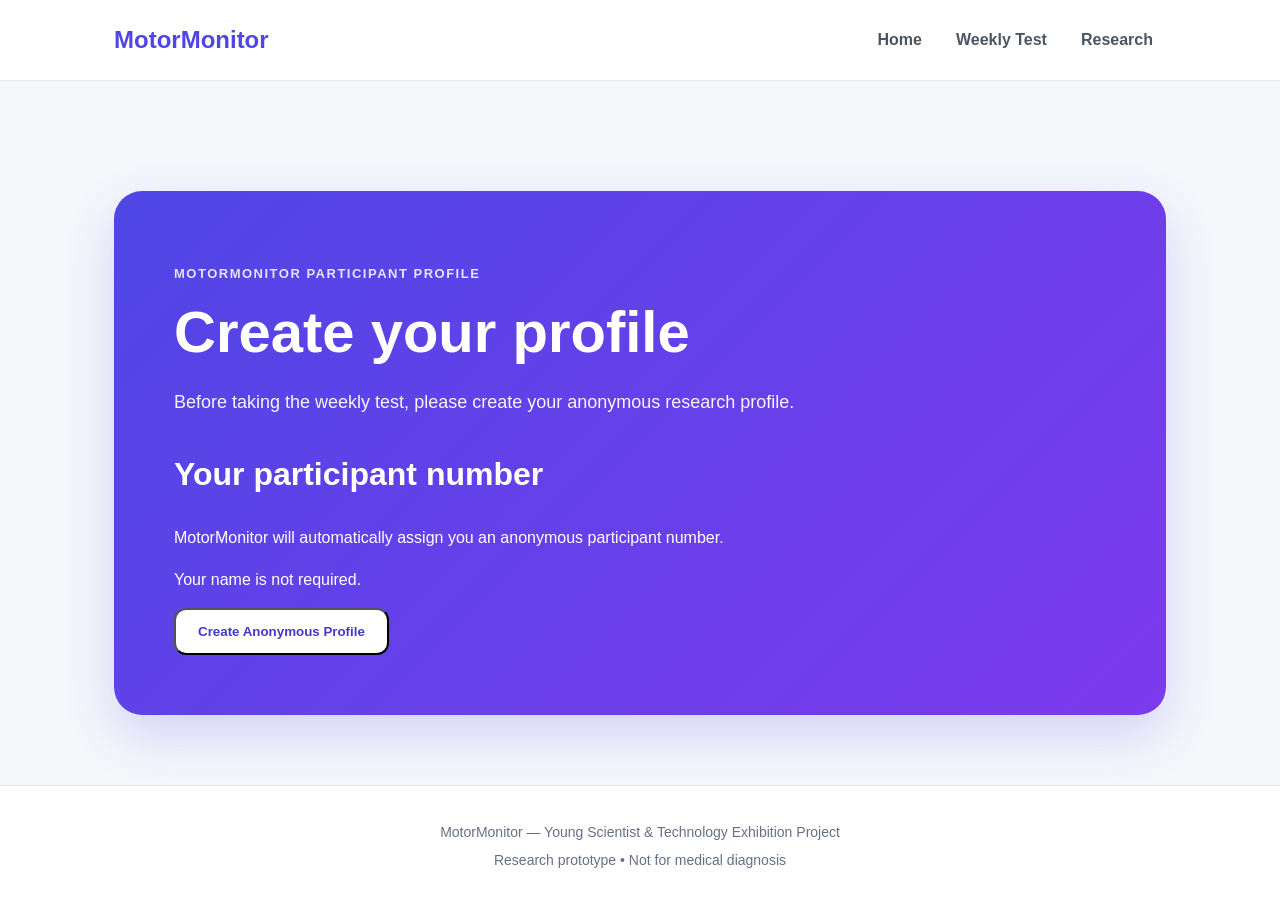
==== profile.html @ 12976d2b "Create profile.html" ====
<!DOCTYPE html>
<html lang="en">
<head>
    <meta charset="UTF-8">
    <meta name="viewport" content="width=device-width, initial-scale=1.0">

    <title>MotorMonitor | Create Profile</title>
    <meta name="description" content="Create an anonymous MotorMonitor research profile.">

    <link rel="stylesheet" href="style.css">
</head>

<body>

    <!-- Navigation -->
    <header>
        <nav>
            <div class="logo">MotorMonitor</div>

            <div class="nav-links">
                <a href="index.html">Home</a>
                <a href="test.html">Weekly Test</a>
                <a href="research.html">Research</a>
            </div>
        </nav>
    </header>


    <!-- Main content -->
    <main>

        <section class="hero">

            <div class="hero-text">

                <p class="small-title">MOTORMONITOR PARTICIPANT PROFILE</p>

                <h1>Create your profile</h1>

                <p class="description">
                    Before taking the weekly test, please create your
                    anonymous research profile.
                </p>

                <div class="profile-box">

                    <h2>Your participant number</h2>

                    <p>
                        MotorMonitor will automatically assign you an
                        anonymous participant number.
                    </p>

                    <p>
                        Your name is not required.
                    </p>

                    <button id="create-profile" class="start-button">
                        Create Anonymous Profile
                    </button>

                    <div id="profile-created" style="display: none;">

                        <h2>Your participant number</h2>

                        <p id="participant-number"></p>

                        <p>
                            Please keep this number safe. It will be used
                            to connect your weekly test results to your
                            research profile.
                        </p>

                        <a href="test.html" class="start-button">
                            Continue to Weekly Test
                        </a>

                    </div>

                </div>

            </div>

        </section>

    </main>


    <!-- Footer -->
    <footer>

        <p>
            MotorMonitor — Young Scientist & Technology Exhibition Project
        </p>

        <p>
            Research prototype • Not for medical diagnosis
        </p>

    </footer>


    <script>

        const createProfileButton =
            document.getElementById("create-profile");

        const profileCreated =
            document.getElementById("profile-created");

        const participantNumber =
            document.getElementById("participant-number");


        createProfileButton.addEventListener("click", function() {

            const existingProfile =
                localStorage.getItem("motorMonitorProfile");

            if (existingProfile) {

                const profile =
                    JSON.parse(existingProfile);

                participantNumber.textContent =
                    profile.participantId;

            } else {

                const participantId =
                    "MM-" +
                    Math.floor(100000 + Math.random() * 900000);

                const profile = {
                    participantId: participantId,
                    createdAt: new Date().toISOString()
                };

                localStorage.setItem(
                    "motorMonitorProfile",
                    JSON.stringify(profile)
                );

                participantNumber.textContent =
                    participantId;

            }

            createProfileButton.style.display = "none";
            profileCreated.style.display = "block";

        });

    </script>

</body>
</html>
---- style.css ----
/* =========================
   MotorMonitor - Main Styles
   ========================= */

* {
    box-sizing: border-box;
}

html {
    scroll-behavior: smooth;
}

body {
    margin: 0;
    font-family: Arial, Helvetica, sans-serif;
    background: #f5f7fb;
    color: #172033;
    line-height: 1.6;
}


/* =========================
   Navigation
   ========================= */

header {
    background: white;
    border-bottom: 1px solid #e5e8ef;
    position: sticky;
    top: 0;
    z-index: 100;
}

nav {
    max-width: 1100px;
    margin: auto;
    padding: 18px 24px;

    display: flex;
    align-items: center;
    justify-content: space-between;
}

.logo {
    font-size: 24px;
    font-weight: 800;
    color: #4f46e5;
}

.nav-links {
    display: flex;
    gap: 8px;
}

.nav-links a {
    text-decoration: none;
    color: #4b5563;
    font-weight: 600;
    padding: 9px 13px;
    border-radius: 8px;
    transition: 0.2s;
}

.nav-links a:hover {
    background: #eef0ff;
    color: #4338ca;
}


/* =========================
   Main
   ========================= */

main {
    max-width: 1100px;
    margin: auto;
    padding: 40px 24px 70px;
}


/* =========================
   Hero
   ========================= */

.hero {
    min-height: 480px;

    display: flex;
    align-items: center;

    padding: 60px;

    border-radius: 28px;

    background: linear-gradient(
        135deg,
        #4f46e5,
        #7c3aed
    );

    color: white;

    box-shadow: 0 20px 50px rgba(79, 70, 229, 0.2);
}

.hero-text {
    max-width: 700px;
}

.small-title {
    font-size: 13px;
    font-weight: 800;
    letter-spacing: 1.5px;
    opacity: 0.85;
    margin-bottom: 18px;
}

.hero h1 {
    font-size: 58px;
    line-height: 1.05;
    margin: 0 0 25px;
}

.description {
    font-size: 18px;
    max-width: 650px;
    opacity: 0.95;
    margin-bottom: 32px;
}

.start-button {
    display: inline-block;

    background: white;
    color: #4338ca;

    padding: 14px 22px;

    border-radius: 12px;

    text-decoration: none;
    font-weight: 800;

    transition: 0.2s;
}

.start-button:hover {
    transform: translateY(-2px);
    box-shadow: 0 8px 20px rgba(0, 0, 0, 0.15);
}


/* =========================
   Section headings
   ========================= */

section {
    margin-top: 70px;
}

section h2 {
    font-size: 32px;
    margin-bottom: 25px;
}


/* =========================
   How it works cards
   ========================= */

.cards {
    display: grid;
    grid-template-columns: repeat(3, 1fr);
    gap: 20px;
}

.card {
    background: white;
    border: 1px solid #e5e8ef;
    border-radius: 18px;
    padding: 26px;

    box-shadow: 0 6px 20px rgba(20, 30, 50, 0.04);

    transition: 0.2s;
}

.card:hover {
    transform: translateY(-4px);
    box-shadow: 0 12px 28px rgba(20, 30, 50, 0.08);
}

.number {
    color: #4f46e5;
    font-size: 14px;
    font-weight: 800;
    margin-bottom: 12px;
}

.card h3 {
    margin: 0 0 10px;
    font-size: 20px;
}

.card p {
    margin: 0;
    color: #667085;
}


/* =========================
   Tests section
   ========================= */

.test-list {
    display: grid;
    grid-template-columns: repeat(2, 1fr);
    gap: 16px;
}

.test-item {
    background: white;
    border: 1px solid #e5e8ef;
    border-radius: 16px;

    padding: 20px;

    display: flex;
    align-items: center;
    gap: 18px;

    box-shadow: 0 5px 16px rgba(20, 30, 50, 0.03);
}

.test-item span {
    font-size: 30px;
}

.test-item h3 {
    margin: 0;
    font-size: 18px;
}

.test-item p {
    margin: 3px 0 0;
    color: #667085;
}


/* =========================
   Important notice
   ========================= */

.notice {
    background: #fff8e6;
    border: 1px solid #f0dca3;

    border-radius: 16px;

    padding: 24px;

    color: #604d18;
}

.notice h2 {
    font-size: 22px;
    margin-bottom: 8px;
}

.notice p {
    margin: 0;
}


/* =========================
   Footer
   ========================= */

footer {
    background: white;
    border-top: 1px solid #e5e8ef;

    text-align: center;

    padding: 30px 20px;

    color: #667085;

    font-size: 14px;
}

footer p {
    margin: 5px;
}


/* =========================
   Mobile / Phone
   ========================= */

@media (max-width: 750px) {

    nav {
        flex-direction: column;
        gap: 15px;
        padding: 15px;
    }

    .nav-links {
        width: 100%;
        justify-content: center;
        flex-wrap: wrap;
    }

    .nav-links a {
        font-size: 14px;
    }

    main {
        padding: 25px 15px 50px;
    }

    .hero {
        min-height: auto;
        padding: 40px 25px;
        border-radius: 22px;
    }

    .hero h1 {
        font-size: 42px;
    }

    .description {
        font-size: 16px;
    }

    .cards {
        grid-template-columns: 1fr;
    }

    .test-list {
        grid-template-columns: 1fr;
    }

    section {
        margin-top: 50px;
    }

    section h2 {
        font-size: 27px;
    }
}


/* =========================
   Small phones
   ========================= */

@media (max-width: 450px) {

    .hero h1 {
        font-size: 36px;
    }

    .start-button {
        width: 100%;
        text-align: center;
    }

    .test-item {
        padding: 16px;
    }
}
/* =========================
   Results Page
   ========================= */

.results-summary {
    background: white;
    border: 1px solid #e5e8ef;
    border-radius: 20px;
    padding: 28px;
    margin-top: 30px;
    box-shadow: 0 8px 25px rgba(20, 30, 50, 0.06);
}

.results-summary h2 {
    margin-top: 0;
    margin-bottom: 20px;
}


/* Results table */

.table-container {
    width: 100%;
    overflow-x: auto;
}

table {
    width: 100%;
    border-collapse: collapse;
    min-width: 650px;
}

thead {
    background: #f5f7fb;
}

th {
    text-align: left;
    padding: 15px;
    font-size: 14px;
    color: #4b5563;
    border-bottom: 1px solid #e5e8ef;
}

td {
    padding: 16px 15px;
    border-bottom: 1px solid #eef0f4;
    color: #172033;
}

tbody tr:hover {
    background: #fafbff;
}


/* Result cards */

.results-summary::before {
    content: "WEEKLY PERFORMANCE";
    display: block;
    color: #4f46e5;
    font-size: 12px;
    font-weight: 800;
    letter-spacing: 1.5px;
    margin-bottom: 8px;
}


/* Empty results message */

#no-results {
    background: white;
    border: 1px solid #e5e8ef;
    border-radius: 20px;
    padding: 40px;
    text-align: center;
    margin-top: 30px;
    box-shadow: 0 8px 25px rgba(20, 30, 50, 0.05);
}

#no-results h2 {
    margin-bottom: 10px;
}


/* Clear button */

#results-container > .start-button {
    margin-top: 20px;
    background: #f1f3f7;
    color: #4b5563;
    border: 1px solid #e0e4eb;
}

#results-container > .start-button:hover {
    background: #e7eaf0;
    box-shadow: none;
}


/* Results page heading */

main section > h1 {
    font-size: 44px;
    line-height: 1.1;
    margin-bottom: 12px;
}

main section > h1 + p {
    color: #667085;
    font-size: 17px;
    max-width: 650px;
}


/* Mobile results */

@media (max-width: 750px) {

    main section > h1 {
        font-size: 36px;
    }

    .results-summary {
        padding: 20px;
    }

    #no-results {
        padding: 30px 20px;
    }

}
/* ========================================
   MOTORTRACK RESULTS DASHBOARD
   ======================================== */

.results-page {
    max-width: 1100px;
}


/* Page heading */

.results-heading {
    margin-top: 30px;
    margin-bottom: 35px;
}

.results-label {
    color: #4f46e5;
    font-size: 12px;
    font-weight: 800;
    letter-spacing: 1.6px;
    margin: 0 0 8px;
}

.results-heading h1 {
    font-size: 52px;
    line-height: 1.05;
    margin: 0 0 15px;
}

.results-heading > p:last-child {
    color: #667085;
    font-size: 18px;
    max-width: 650px;
    margin: 0;
}


/* ========================================
   STATISTICS CARDS
   ======================================== */

.stats-grid {
    display: grid;
    grid-template-columns: repeat(4, 1fr);
    gap: 16px;
    margin-bottom: 35px;
}

.stat-card {
    background: white;
    border: 1px solid #e5e8ef;
    border-radius: 18px;
    padding: 22px;

    display: flex;
    align-items: center;
    gap: 15px;

    box-shadow: 0 8px 25px rgba(20, 30, 50, 0.05);

    transition: 0.2s;
}

.stat-card:hover {
    transform: translateY(-3px);
    box-shadow: 0 12px 30px rgba(20, 30, 50, 0.08);
}

.stat-icon {
    width: 48px;
    height: 48px;

    display: flex;
    align-items: center;
    justify-content: center;

    background: #eef0ff;
    border-radius: 13px;

    font-size: 22px;
}

.stat-label {
    font-size: 10px;
    font-weight: 800;
    letter-spacing: 1px;
    color: #667085;

    margin: 0 0 3px;
}

.stat-card h2 {
    font-size: 25px;
    margin: 0;
    color: #172033;
}


/* ========================================
   EMPTY RESULTS
   ======================================== */

.empty-results {
    background: white;
    border: 1px solid #e5e8ef;
    border-radius: 22px;

    padding: 65px 30px;

    text-align: center;

    box-shadow: 0 8px 25px rgba(20, 30, 50, 0.05);
}

.empty-icon {
    font-size: 48px;
    margin-bottom: 15px;
}

.empty-results h2 {
    margin: 0 0 10px;
}

.empty-results p {
    color: #667085;
    max-width: 500px;
    margin: 0 auto 25px;
}


/* ========================================
   HISTORY CARD
   ======================================== */

.history-card {
    background: white;

    border: 1px solid #e5e8ef;
    border-radius: 22px;

    padding: 30px;

    box-shadow: 0 8px 25px rgba(20, 30, 50, 0.05);
}

.section-header {
    display: flex;
    justify-content: space-between;
    align-items: center;

    margin-bottom: 25px;
}

.section-header h2 {
    margin: 0;
    font-size: 28px;
}

.section-header .results-label {
    margin-bottom: 3px;
}

.history-count {
    background: #f1f3ff;
    color: #4f46e5;

    padding: 8px 13px;

    border-radius: 20px;

    font-size: 13px;
    font-weight: 700;
}


/* ========================================
   INDIVIDUAL RESULT
   ======================================== */

.result-list {
    display: flex;
    flex-direction: column;
    gap: 12px;
}

.result-card {
    display: grid;

    grid-template-columns: 1.2fr repeat(4, 1fr);

    align-items: center;

    gap: 20px;

    padding: 20px;

    border: 1px solid #edf0f5;

    border-radius: 16px;

    transition: 0.2s;
}

.result-card:hover {
    background: #fafbff;
    border-color: #dfe3f0;
    transform: translateY(-2px);
}


/* Date */

.result-date {
    display: flex;
    align-items: center;
    gap: 12px;
}

.result-number {
    width: 35px;
    height: 35px;

    display: flex;
    align-items: center;
    justify-content: center;

    border-radius: 10px;

    background: #eef0ff;
    color: #4f46e5;

    font-weight: 800;
    font-size: 13px;
}

.result-date strong {
    display: block;
    font-size: 15px;
}

.result-date small {
    display: block;
    color: #98a2b3;
    margin-top: 2px;
}


/* Measurements */

.result-measure {
    display: flex;
    align-items: center;
    gap: 9px;
}

.result-measure > span {
    font-size: 18px;
}

.result-measure small {
    display: block;
    color: #667085;
    font-size: 11px;
}

.result-measure strong {
    font-size: 18px;
    margin-right: 3px;
}

.result-measure em {
    font-size: 11px;
    color: #98a2b3;
    font-style: normal;
}


/* ========================================
   RESEARCH NOTE
   ======================================== */

.research-note {
    display: flex;

    gap: 18px;

    margin-top: 25px;

    padding: 24px;

    background: #f1f3ff;

    border: 1px solid #dfe2ff;

    border-radius: 18px;
}

.research-note-icon {
    font-size: 27px;
}

.research-note h3 {
    margin: 0 0 5px;
    font-size: 17px;
}

.research-note p {
    margin: 0;
    color: #596275;
    font-size: 14px;
    line-height: 1.6;
}


/* ========================================
   CLEAR BUTTON
   ======================================== */

.clear-button {
    margin-top: 20px;

    background: transparent;

    border: 1px solid #d7dbe4;

    color: #667085;

    padding: 11px 17px;

    border-radius: 10px;

    cursor: pointer;

    font-weight: 600;
}

.clear-button:hover {
    background: #f5f6f8;
}


/* ========================================
   MOBILE
   ======================================== */

@media (max-width: 900px) {

    .stats-grid {
        grid-template-columns: repeat(2, 1fr);
    }

    .result-card {
        grid-template-columns: 1fr 1fr;
    }

}


@media (max-width: 600px) {

    .results-heading h1 {
        font-size: 38px;
    }

    .stats-grid {
        grid-template-columns: 1fr;
    }

    .history-card {
        padding: 20px;
    }

    .section-header {
        align-items: flex-start;
        gap: 15px;
    }

    .result-card {
        grid-template-columns: 1fr;
        gap: 15px;
    }

    .research-note {
        padding: 20px;
    }
/* BIG REACTION TIME BUTTON */
.reaction-button {
    width: 90% !important;
    max-width: 700px !important;
    height: 300px !important;
    font-size: 60px !important;
    font-weight: 800 !important;
    border-radius: 25px !important;
    border: none !important;
    cursor: pointer;
    margin: 30px auto !important;
    display: block !important;
    box-sizing: border-box;
}
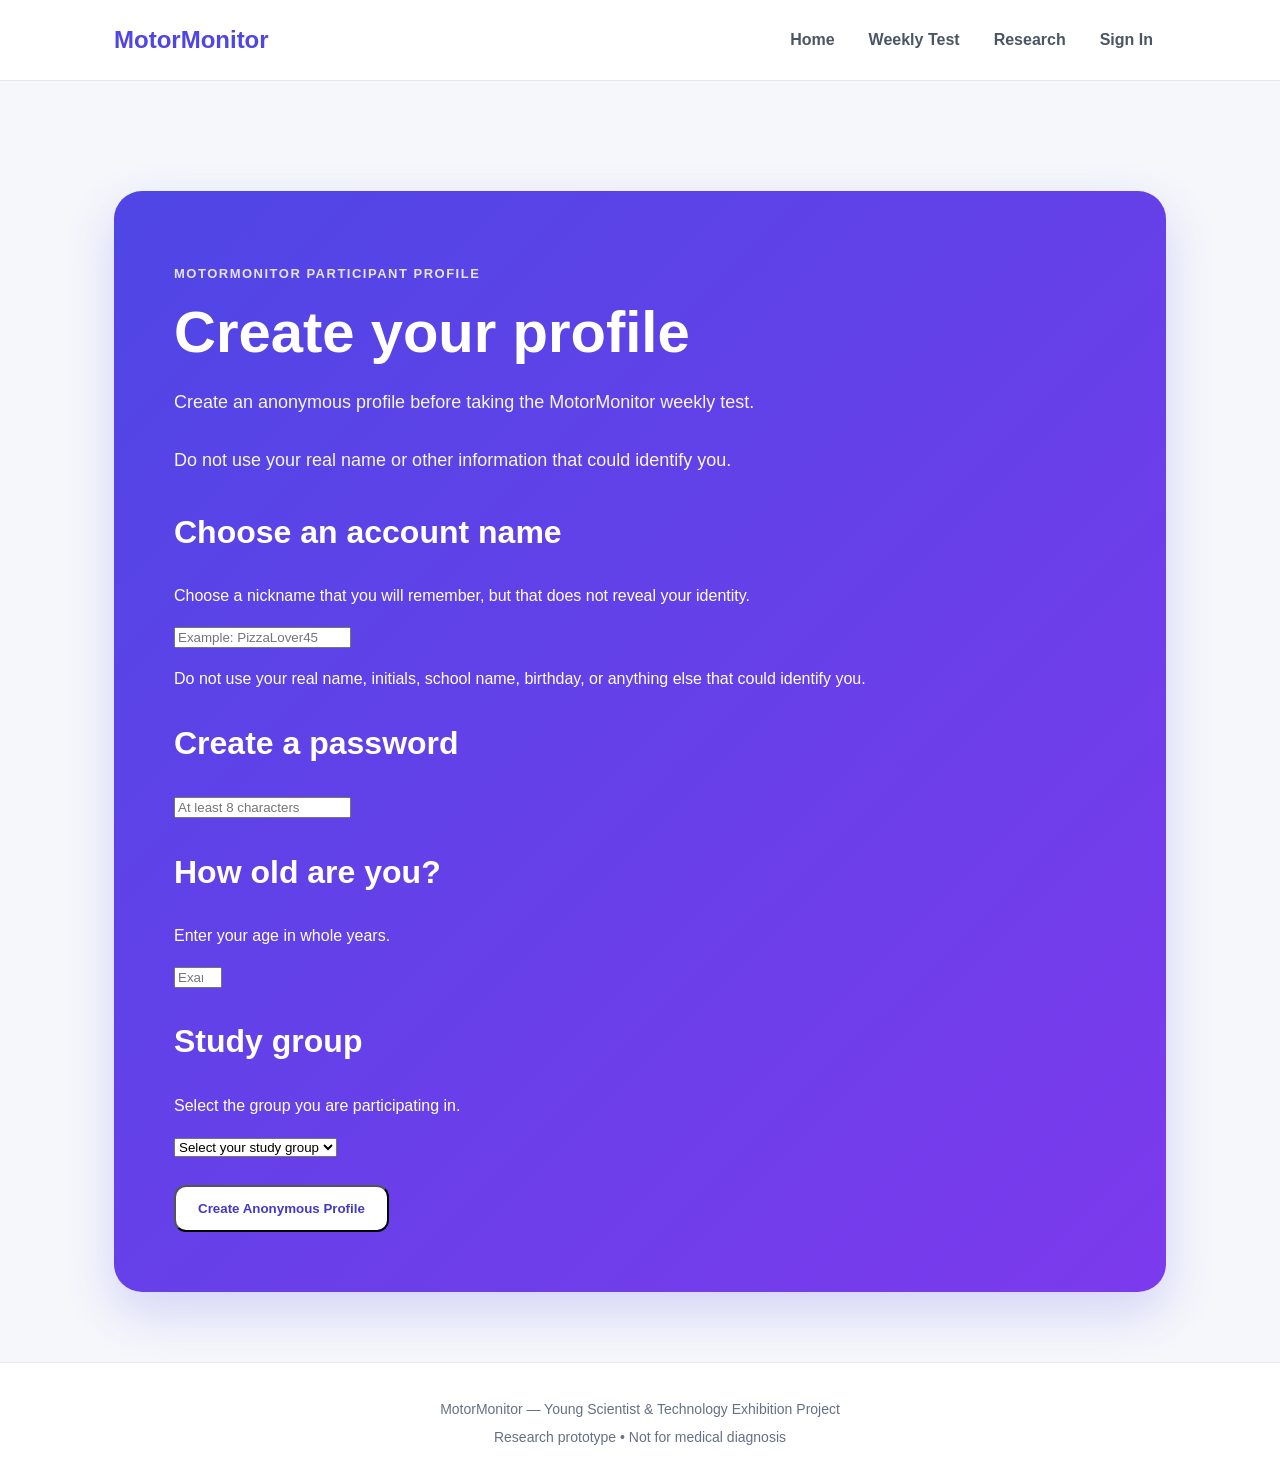
==== commit 2179f9e2: "Update profile.html" ====
--- a/profile.html
+++ b/profile.html
@@ -1,82 +1,263 @@
 <!DOCTYPE html>
 <html lang="en">
+
 <head>
+
     <meta charset="UTF-8">
-    <meta name="viewport" content="width=device-width, initial-scale=1.0">
+
+    <meta
+        name="viewport"
+        content="width=device-width, initial-scale=1.0"
+    >
 
     <title>MotorMonitor | Create Profile</title>
-    <meta name="description" content="Create an anonymous MotorMonitor research profile.">
+
+    <meta
+        name="description"
+        content="Create an anonymous MotorMonitor research profile."
+    >
 
     <link rel="stylesheet" href="style.css">
+
 </head>
 
+
 <body>
 
+
     <!-- Navigation -->
+
     <header>
+
         <nav>
-            <div class="logo">MotorMonitor</div>
+
+            <div class="logo">
+                MotorMonitor
+            </div>
+
 
             <div class="nav-links">
-                <a href="index.html">Home</a>
-                <a href="test.html">Weekly Test</a>
-                <a href="research.html">Research</a>
+
+                <a href="index.html">
+                    Home
+                </a>
+
+                <a href="test.html">
+                    Weekly Test
+                </a>
+
+                <a href="research.html">
+                    Research
+                </a>
+
+                <a href="signin.html">
+                    Sign In
+                </a>
+
             </div>
+
         </nav>
+
     </header>
 
 
     <!-- Main content -->
+
     <main>
 
         <section class="hero">
 
             <div class="hero-text">
 
-                <p class="small-title">MOTORMONITOR PARTICIPANT PROFILE</p>
-
-                <h1>Create your profile</h1>
+                <p class="small-title">
+                    MOTORMONITOR PARTICIPANT PROFILE
+                </p>
+
+
+                <h1>
+                    Create your profile
+                </h1>
+
 
                 <p class="description">
-                    Before taking the weekly test, please create your
-                    anonymous research profile.
+
+                    Create an anonymous profile before taking
+                    the MotorMonitor weekly test.
+
+                    <br><br>
+
+                    Do not use your real name or other information
+                    that could identify you.
+
                 </p>
 
+
                 <div class="profile-box">
 
-                    <h2>Your participant number</h2>
+
+                    <!-- ACCOUNT NAME -->
+
+                    <h2>
+                        Choose an account name
+                    </h2>
+
 
                     <p>
-                        MotorMonitor will automatically assign you an
-                        anonymous participant number.
+                        Choose a nickname that you will remember,
+                        but that does not reveal your identity.
                     </p>
 
+
+                    <input
+                        type="text"
+                        id="account-name"
+                        placeholder="Example: PizzaLover45"
+                        maxlength="20"
+                        autocomplete="username"
+                    >
+
+
+                    <p class="profile-note">
+                        Do not use your real name, initials,
+                        school name, birthday, or anything else
+                        that could identify you.
+                    </p>
+
+
+                    <!-- PASSWORD -->
+
+                    <h2>
+                        Create a password
+                    </h2>
+
+
+                    <input
+                        type="password"
+                        id="password"
+                        placeholder="At least 8 characters"
+                        minlength="8"
+                        autocomplete="new-password"
+                    >
+
+
+                    <!-- AGE -->
+
+                    <h2>
+                        How old are you?
+                    </h2>
+
+
                     <p>
-                        Your name is not required.
+                        Enter your age in whole years.
                     </p>
 
-                    <button id="create-profile" class="start-button">
+
+                    <input
+                        type="number"
+                        id="age"
+                        min="12"
+                        max="18"
+                        placeholder="Example: 15"
+                    >
+
+
+                    <!-- STUDY GROUP -->
+
+                    <h2>
+                        Study group
+                    </h2>
+
+
+                    <p>
+                        Select the group you are participating in.
+                    </p>
+
+
+                    <select id="study-group">
+
+                        <option value="">
+                            Select your study group
+                        </option>
+
+                        <option value="FRDA">
+                            FRDA group
+                        </option>
+
+                        <option value="Control">
+                            Control group
+                        </option>
+
+                    </select>
+
+
+                    <br>
+                    <br>
+
+
+                    <!-- CREATE BUTTON -->
+
+                    <button
+                        id="create-profile"
+                        class="start-button"
+                    >
                         Create Anonymous Profile
                     </button>
 
-                    <div id="profile-created" style="display: none;">
-
-                        <h2>Your participant number</h2>
+
+                    <!-- ERROR MESSAGE -->
+
+                    <p
+                        id="error-message"
+                        style="display: none;"
+                    ></p>
+
+
+                    <!-- PROFILE CREATED -->
+
+                    <div
+                        id="profile-created"
+                        style="display: none;"
+                    >
+
+                        <h2>
+                            Profile created
+                        </h2>
+
+
+                        <p>
+                            Your anonymous participant number is:
+                        </p>
+
 
                         <p id="participant-number"></p>
 
+
                         <p>
-                            Please keep this number safe. It will be used
-                            to connect your weekly test results to your
+                            Your account name is:
+                        </p>
+
+
+                        <p id="created-account-name"></p>
+
+
+                        <p>
+                            Keep your account name and password safe.
+                            Your participant number will be used to
+                            connect your weekly test results to your
                             research profile.
                         </p>
 
-                        <a href="test.html" class="start-button">
+
+                        <a
+                            href="test.html"
+                            class="start-button"
+                        >
                             Continue to Weekly Test
                         </a>
 
                     </div>
 
+
                 </div>
 
             </div>
@@ -87,12 +268,14 @@
 
 
     <!-- Footer -->
+
     <footer>
 
         <p>
             MotorMonitor — Young Scientist & Technology Exhibition Project
         </p>
 
+
         <p>
             Research prototype • Not for medical diagnosis
         </p>
@@ -102,56 +285,305 @@
 
     <script>
 
+
         const createProfileButton =
             document.getElementById("create-profile");
 
+
+        const accountNameInput =
+            document.getElementById("account-name");
+
+
+        const passwordInput =
+            document.getElementById("password");
+
+
+        const ageInput =
+            document.getElementById("age");
+
+
+        const studyGroupInput =
+            document.getElementById("study-group");
+
+
+        const errorMessage =
+            document.getElementById("error-message");
+
+
         const profileCreated =
             document.getElementById("profile-created");
 
+
         const participantNumber =
             document.getElementById("participant-number");
 
 
-        createProfileButton.addEventListener("click", function() {
-
-            const existingProfile =
-                localStorage.getItem("motorMonitorProfile");
-
-            if (existingProfile) {
-
-                const profile =
-                    JSON.parse(existingProfile);
-
-                participantNumber.textContent =
-                    profile.participantId;
-
-            } else {
+        const createdAccountName =
+            document.getElementById("created-account-name");
+
+
+        async function hashPassword(password) {
+
+            const encoder =
+                new TextEncoder();
+
+
+            const data =
+                encoder.encode(password);
+
+
+            const hashBuffer =
+                await crypto.subtle.digest(
+                    "SHA-256",
+                    data
+                );
+
+
+            const hashArray =
+                Array.from(
+                    new Uint8Array(hashBuffer)
+                );
+
+
+            return hashArray
+                .map(
+                    byte =>
+                        byte
+                            .toString(16)
+                            .padStart(2, "0")
+                )
+                .join("");
+
+        }
+
+
+        function showError(message) {
+
+            errorMessage.textContent =
+                message;
+
+            errorMessage.style.display =
+                "block";
+
+        }
+
+
+        createProfileButton.addEventListener(
+            "click",
+            async function() {
+
+
+                errorMessage.style.display =
+                    "none";
+
+
+                const accountName =
+                    accountNameInput.value.trim();
+
+
+                const password =
+                    passwordInput.value;
+
+
+                const age =
+                    ageInput.value;
+
+
+                const studyGroup =
+                    studyGroupInput.value;
+
+
+                /* ACCOUNT NAME CHECK */
+
+                if (
+                    accountName.length < 3 ||
+                    accountName.length > 20
+                ) {
+
+                    showError(
+                        "Your account name must be between 3 and 20 characters."
+                    );
+
+                    return;
+
+                }
+
+
+                if (
+                    !/^[a-zA-Z0-9_-]+$/.test(accountName)
+                ) {
+
+                    showError(
+                        "Your account name can only contain letters, numbers, underscores and hyphens."
+                    );
+
+                    return;
+
+                }
+
+
+                /* PASSWORD CHECK */
+
+                if (password.length < 8) {
+
+                    showError(
+                        "Your password must be at least 8 characters long."
+                    );
+
+                    return;
+
+                }
+
+
+                /* AGE CHECK */
+
+                const ageNumber =
+                    Number(age);
+
+
+                if (
+                    !age ||
+                    ageNumber < 12 ||
+                    ageNumber > 18
+                ) {
+
+                    showError(
+                        "Please enter an age between 12 and 18."
+                    );
+
+                    return;
+
+                }
+
+
+                /* STUDY GROUP CHECK */
+
+                if (!studyGroup) {
+
+                    showError(
+                        "Please select your study group."
+                    );
+
+                    return;
+
+                }
+
+
+                /* CHECK FOR EXISTING PROFILE */
+
+                const existingProfile =
+                    localStorage.getItem(
+                        "motorMonitorProfile"
+                    );
+
+
+                if (existingProfile) {
+
+                    showError(
+                        "A MotorMonitor profile already exists on this device."
+                    );
+
+                    return;
+
+                }
+
+
+                /* CREATE ANONYMOUS PARTICIPANT NUMBER */
 
                 const participantId =
                     "MM-" +
-                    Math.floor(100000 + Math.random() * 900000);
+                    Math.floor(
+                        100000 +
+                        Math.random() * 900000
+                    );
+
+
+                /* HASH PASSWORD */
+
+                const passwordHash =
+                    await hashPassword(
+                        password
+                    );
+
+
+                /* SAVE PROFILE */
 
                 const profile = {
-                    participantId: participantId,
-                    createdAt: new Date().toISOString()
+
+                    participantId:
+                        participantId,
+
+                    accountName:
+                        accountName,
+
+                    passwordHash:
+                        passwordHash,
+
+                    age:
+                        ageNumber,
+
+                    studyGroup:
+                        studyGroup,
+
+                    createdAt:
+                        new Date().toISOString()
+
                 };
+
 
                 localStorage.setItem(
                     "motorMonitorProfile",
                     JSON.stringify(profile)
                 );
 
+
+                localStorage.setItem(
+                    "motorMonitorSignedIn",
+                    "true"
+                );
+
+
+                /* SHOW SUCCESS */
+
                 participantNumber.textContent =
                     participantId;
 
+
+                createdAccountName.textContent =
+                    accountName;
+
+
+                accountNameInput.style.display =
+                    "none";
+
+
+                passwordInput.style.display =
+                    "none";
+
+
+                ageInput.style.display =
+                    "none";
+
+
+                studyGroupInput.style.display =
+                    "none";
+
+
+                createProfileButton.style.display =
+                    "none";
+
+
+                profileCreated.style.display =
+                    "block";
+
+
             }
-
-            createProfileButton.style.display = "none";
-            profileCreated.style.display = "block";
-
-        });
+        );
+
 
     </script>
 
+
 </body>
+
 </html>
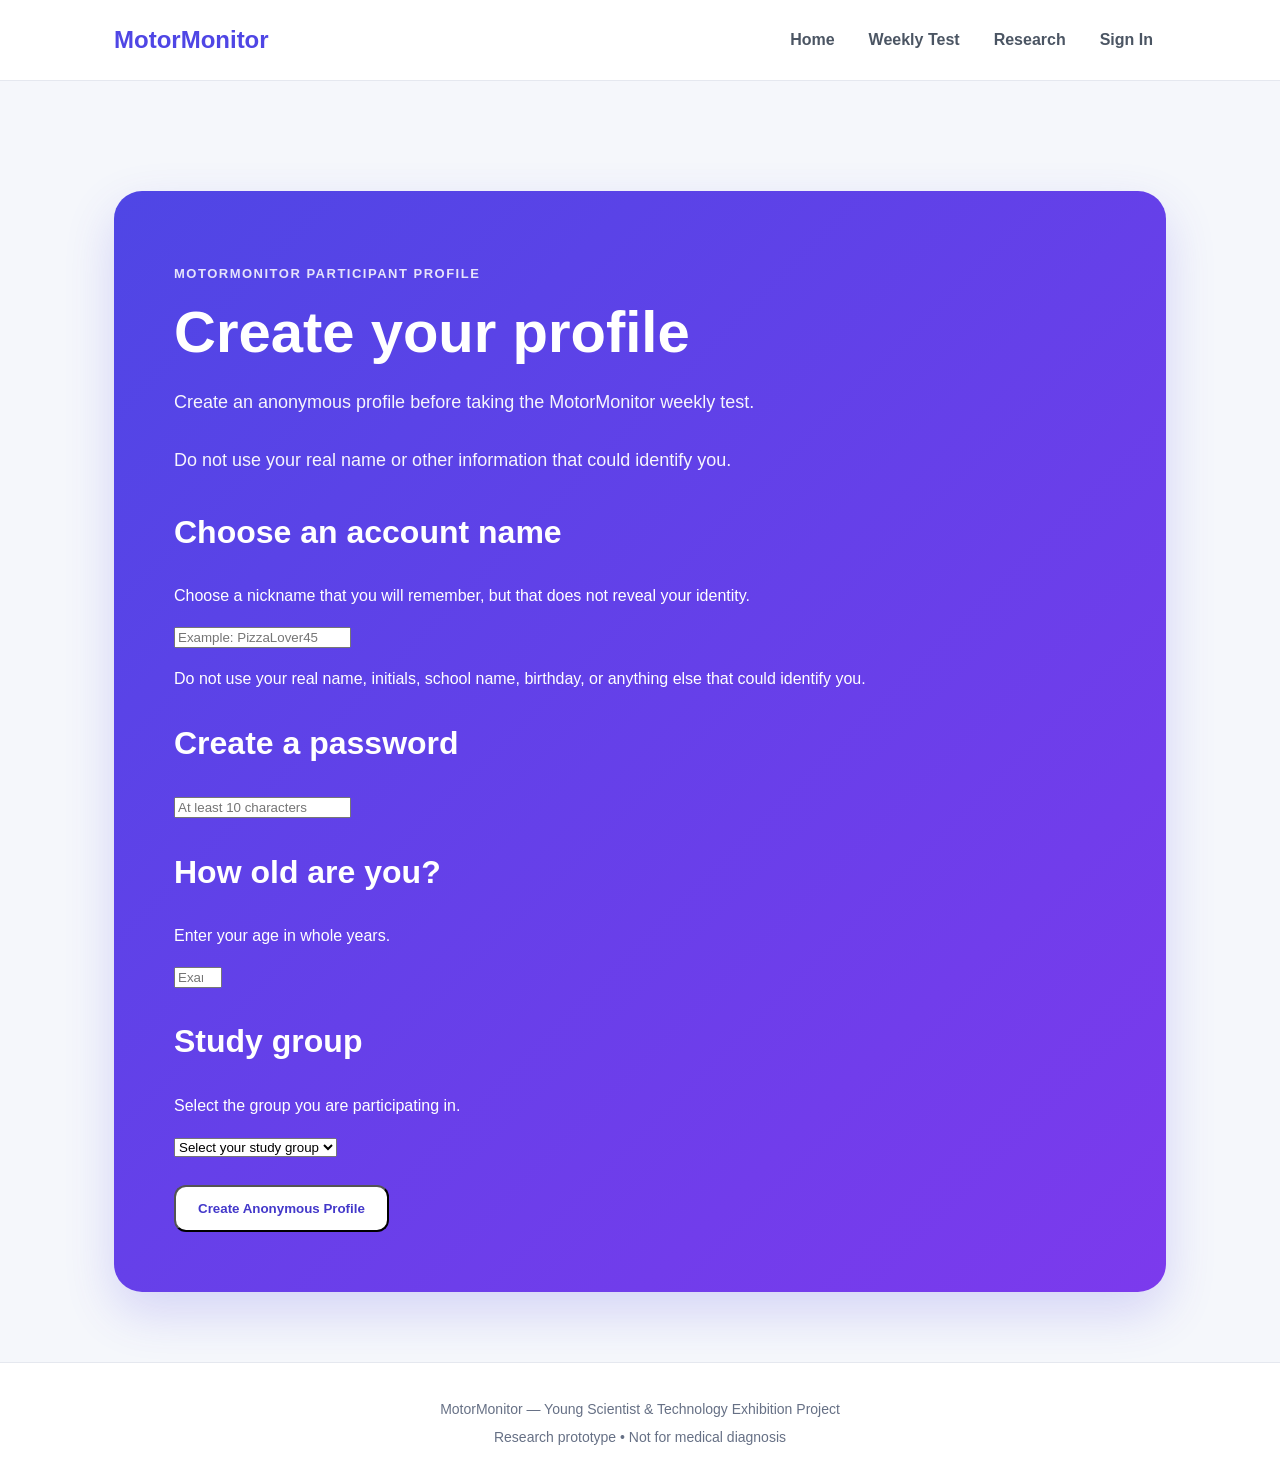
==== commit 28ac7051: "Update profile.html" ====
--- a/profile.html
+++ b/profile.html
@@ -1,86 +1,35 @@
+
 <!DOCTYPE html>
 <html lang="en">
-
 <head>
-
     <meta charset="UTF-8">
-
-    <meta
-        name="viewport"
-        content="width=device-width, initial-scale=1.0"
-    >
-
+    <meta name="viewport" content="width=device-width, initial-scale=1.0">
     <title>MotorMonitor | Create Profile</title>
-
-    <meta
-        name="description"
-        content="Create an anonymous MotorMonitor research profile."
-    >
-
+    <meta name="description" content="Create an anonymous MotorMonitor research profile.">
     <link rel="stylesheet" href="style.css">
-
 </head>
 
-
 <body>
-
-
-    <!-- Navigation -->
-
     <header>
-
         <nav>
-
-            <div class="logo">
-                MotorMonitor
+            <div class="logo">MotorMonitor</div>
+            <div class="nav-links">
+                <a href="index.html">Home</a>
+                <a href="test.html">Weekly Test</a>
+                <a href="research.html">Research</a>
+                <a href="signin.html">Sign In</a>
             </div>
-
-
-            <div class="nav-links">
-
-                <a href="index.html">
-                    Home
-                </a>
-
-                <a href="test.html">
-                    Weekly Test
-                </a>
-
-                <a href="research.html">
-                    Research
-                </a>
-
-                <a href="signin.html">
-                    Sign In
-                </a>
-
-            </div>
-
         </nav>
-
     </header>
 
-
-    <!-- Main content -->
-
     <main>
-
         <section class="hero">
-
             <div class="hero-text">
-
-                <p class="small-title">
-                    MOTORMONITOR PARTICIPANT PROFILE
-                </p>
-
-
-                <h1>
-                    Create your profile
-                </h1>
-
+                <p class="small-title">MOTORMONITOR PARTICIPANT PROFILE</p>
+
+                <h1>Create your profile</h1>
 
                 <p class="description">
-
                     Create an anonymous profile before taking
                     the MotorMonitor weekly test.
 
@@ -88,34 +37,24 @@
 
                     Do not use your real name or other information
                     that could identify you.
-
                 </p>
 
-
-                <div class="profile-box">
-
-
-                    <!-- ACCOUNT NAME -->
-
-                    <h2>
-                        Choose an account name
-                    </h2>
-
+                <div class="profile-box" id="registration-form">
+
+                    <h2>Choose an account name</h2>
 
                     <p>
                         Choose a nickname that you will remember,
                         but that does not reveal your identity.
                     </p>
 
-
                     <input
                         type="text"
                         id="account-name"
                         placeholder="Example: PizzaLover45"
-                        maxlength="20"
+                        maxlength="24"
                         autocomplete="username"
                     >
-
 
                     <p class="profile-note">
                         Do not use your real name, initials,
@@ -123,467 +62,279 @@
                         that could identify you.
                     </p>
 
-
-                    <!-- PASSWORD -->
-
-                    <h2>
-                        Create a password
-                    </h2>
-
+                    <h2>Create a password</h2>
 
                     <input
                         type="password"
                         id="password"
-                        placeholder="At least 8 characters"
-                        minlength="8"
+                        placeholder="At least 10 characters"
+                        minlength="10"
+                        maxlength="72"
                         autocomplete="new-password"
                     >
 
-
-                    <!-- AGE -->
-
-                    <h2>
-                        How old are you?
-                    </h2>
-
-
-                    <p>
-                        Enter your age in whole years.
-                    </p>
-
+                    <h2>How old are you?</h2>
+
+                    <p>Enter your age in whole years.</p>
 
                     <input
                         type="number"
                         id="age"
                         min="12"
                         max="18"
+                        step="1"
                         placeholder="Example: 15"
                     >
 
-
-                    <!-- STUDY GROUP -->
-
-                    <h2>
-                        Study group
-                    </h2>
-
-
-                    <p>
-                        Select the group you are participating in.
-                    </p>
-
+                    <h2>Study group</h2>
+
+                    <p>Select the group you are participating in.</p>
 
                     <select id="study-group">
-
-                        <option value="">
-                            Select your study group
-                        </option>
-
-                        <option value="FRDA">
-                            FRDA group
-                        </option>
-
-                        <option value="Control">
-                            Control group
-                        </option>
-
+                        <option value="">Select your study group</option>
+                        <option value="FRDA">FRDA group</option>
+                        <option value="Control">Control group</option>
                     </select>
 
-
-                    <br>
-                    <br>
-
-
-                    <!-- CREATE BUTTON -->
+                    <br><br>
 
                     <button
                         id="create-profile"
                         class="start-button"
+                        type="button"
                     >
                         Create Anonymous Profile
                     </button>
 
-
-                    <!-- ERROR MESSAGE -->
-
                     <p
                         id="error-message"
                         style="display: none;"
+                        role="alert"
                     ></p>
-
-
-                    <!-- PROFILE CREATED -->
-
-                    <div
-                        id="profile-created"
-                        style="display: none;"
-                    >
-
-                        <h2>
-                            Profile created
-                        </h2>
-
-
-                        <p>
-                            Your anonymous participant number is:
-                        </p>
-
-
-                        <p id="participant-number"></p>
-
-
-                        <p>
-                            Your account name is:
-                        </p>
-
-
-                        <p id="created-account-name"></p>
-
-
-                        <p>
-                            Keep your account name and password safe.
-                            Your participant number will be used to
-                            connect your weekly test results to your
-                            research profile.
-                        </p>
-
-
-                        <a
-                            href="test.html"
-                            class="start-button"
-                        >
-                            Continue to Weekly Test
-                        </a>
-
-                    </div>
-
-
                 </div>
 
+                <div
+                    class="profile-box"
+                    id="profile-created"
+                    style="display: none;"
+                >
+                    <h2>Profile created!</h2>
+
+                    <p>Your anonymous participant number is:</p>
+
+                    <p id="participant-number"></p>
+
+                    <p>Your account name is:</p>
+
+                    <p id="created-account-name"></p>
+
+                    <p>
+                        Keep your account name and password safe.
+                        Your participant number will connect your
+                        weekly test results to your research profile.
+                    </p>
+
+                    <p>
+                        Your account has been created. Sign in before
+                        starting your weekly test.
+                    </p>
+
+                    <a href="signin.html" class="start-button">
+                        Continue to Sign In
+                    </a>
+                </div>
             </div>
-
         </section>
-
     </main>
 
-
-    <!-- Footer -->
-
     <footer>
-
         <p>
             MotorMonitor — Young Scientist & Technology Exhibition Project
         </p>
 
-
         <p>
             Research prototype • Not for medical diagnosis
         </p>
-
     </footer>
 
-
     <script>
-
-
+        // SUPABASE SETTINGS
+        const SUPABASE_URL =
+            "https://YOUR_PROJECT_REF.supabase.co";
+
+        const SUPABASE_PUBLISHABLE_KEY =
+            "YOUR_PUBLISHABLE_KEY";
+
+        const FUNCTION_URL =
+            SUPABASE_URL + "/functions/v1/sign-in-system";
+
+        // HTML ELEMENTS
         const createProfileButton =
             document.getElementById("create-profile");
 
-
         const accountNameInput =
             document.getElementById("account-name");
 
-
         const passwordInput =
             document.getElementById("password");
 
-
         const ageInput =
             document.getElementById("age");
 
-
         const studyGroupInput =
             document.getElementById("study-group");
 
-
         const errorMessage =
             document.getElementById("error-message");
 
+        const registrationForm =
+            document.getElementById("registration-form");
 
         const profileCreated =
             document.getElementById("profile-created");
 
-
         const participantNumber =
             document.getElementById("participant-number");
 
-
         const createdAccountName =
             document.getElementById("created-account-name");
 
-
-        async function hashPassword(password) {
-
-            const encoder =
-                new TextEncoder();
-
-
-            const data =
-                encoder.encode(password);
-
-
-            const hashBuffer =
-                await crypto.subtle.digest(
-                    "SHA-256",
-                    data
-                );
-
-
-            const hashArray =
-                Array.from(
-                    new Uint8Array(hashBuffer)
-                );
-
-
-            return hashArray
-                .map(
-                    byte =>
-                        byte
-                            .toString(16)
-                            .padStart(2, "0")
-                )
-                .join("");
-
+        function showError(message) {
+            errorMessage.textContent = message;
+            errorMessage.style.display = "block";
         }
 
-
-        function showError(message) {
-
-            errorMessage.textContent =
-                message;
-
-            errorMessage.style.display =
-                "block";
-
-        }
-
-
-        createProfileButton.addEventListener(
-            "click",
-            async function() {
-
-
-                errorMessage.style.display =
-                    "none";
-
-
-                const accountName =
-                    accountNameInput.value.trim();
-
-
-                const password =
-                    passwordInput.value;
-
-
-                const age =
-                    ageInput.value;
-
-
-                const studyGroup =
-                    studyGroupInput.value;
-
-
-                /* ACCOUNT NAME CHECK */
-
-                if (
-                    accountName.length < 3 ||
-                    accountName.length > 20
-                ) {
-
+        createProfileButton.addEventListener("click", async function () {
+
+            errorMessage.style.display = "none";
+
+            const accountName =
+                accountNameInput.value.trim().toLowerCase();
+
+            const password =
+                passwordInput.value;
+
+            const age =
+                Number(ageInput.value);
+
+            const studyGroup =
+                studyGroupInput.value;
+
+            // CHECK USERNAME
+            if (!/^[a-z][a-z0-9_]{2,23}$/.test(accountName)) {
+                showError(
+                    "Your username must be 3–24 characters, start with a letter, and contain only letters, numbers and underscores."
+                );
+                return;
+            }
+
+            // CHECK PASSWORD
+            if (password.length < 10 || password.length > 72) {
+                showError(
+                    "Your password must be between 10 and 72 characters."
+                );
+                return;
+            }
+
+            // CHECK AGE
+            if (
+                !Number.isInteger(age) ||
+                age < 12 ||
+                age > 18
+            ) {
+                showError(
+                    "Please enter a whole-number age between 12 and 18."
+                );
+                return;
+            }
+
+            // CHECK STUDY GROUP
+            if (
+                studyGroup !== "FRDA" &&
+                studyGroup !== "Control"
+            ) {
+                showError("Please select your study group.");
+                return;
+            }
+
+            // PREVENT EMPTY CONFIGURATION
+            if (
+                SUPABASE_URL.includes("YOUR_PROJECT_REF") ||
+                SUPABASE_PUBLISHABLE_KEY === "YOUR_PUBLISHABLE_KEY"
+            ) {
+                showError(
+                    "Supabase has not been configured yet. Please check the project URL and publishable key."
+                );
+                return;
+            }
+
+            // PREVENT DOUBLE SUBMISSION
+            createProfileButton.disabled = true;
+            createProfileButton.textContent = "Creating profile...";
+
+            try {
+                const response = await fetch(FUNCTION_URL, {
+                    method: "POST",
+
+                    headers: {
+                        "Content-Type": "application/json",
+                        "apikey": SUPABASE_PUBLISHABLE_KEY,
+                        "Authorization":
+                            "Bearer " + SUPABASE_PUBLISHABLE_KEY
+                    },
+
+                    body: JSON.stringify({
+                        action: "register",
+                        username: accountName,
+                        password: password,
+                        age: age,
+                        study_group: studyGroup
+                    })
+                });
+
+                const result = await response.json();
+
+                if (!response.ok || !result.success) {
                     showError(
-                        "Your account name must be between 3 and 20 characters."
+                        result.error || "Could not create your profile."
                     );
-
                     return;
-
                 }
 
-
-                if (
-                    !/^[a-zA-Z0-9_-]+$/.test(accountName)
-                ) {
-
+                if (!result.participant_number) {
                     showError(
-                        "Your account name can only contain letters, numbers, underscores and hyphens."
+                        "Your account was created, but no participant number was returned. Please contact the project administrator."
                     );
-
                     return;
-
                 }
 
-
-                /* PASSWORD CHECK */
-
-                if (password.length < 8) {
-
-                    showError(
-                        "Your password must be at least 8 characters long."
-                    );
-
-                    return;
-
-                }
-
-
-                /* AGE CHECK */
-
-                const ageNumber =
-                    Number(age);
-
-
-                if (
-                    !age ||
-                    ageNumber < 12 ||
-                    ageNumber > 18
-                ) {
-
-                    showError(
-                        "Please enter an age between 12 and 18."
-                    );
-
-                    return;
-
-                }
-
-
-                /* STUDY GROUP CHECK */
-
-                if (!studyGroup) {
-
-                    showError(
-                        "Please select your study group."
-                    );
-
-                    return;
-
-                }
-
-
-                /* CHECK FOR EXISTING PROFILE */
-
-                const existingProfile =
-                    localStorage.getItem(
-                        "motorMonitorProfile"
-                    );
-
-
-                if (existingProfile) {
-
-                    showError(
-                        "A MotorMonitor profile already exists on this device."
-                    );
-
-                    return;
-
-                }
-
-
-                /* CREATE ANONYMOUS PARTICIPANT NUMBER */
-
-                const participantId =
-                    "MM-" +
-                    Math.floor(
-                        100000 +
-                        Math.random() * 900000
-                    );
-
-
-                /* HASH PASSWORD */
-
-                const passwordHash =
-                    await hashPassword(
-                        password
-                    );
-
-
-                /* SAVE PROFILE */
-
-                const profile = {
-
-                    participantId:
-                        participantId,
-
-                    accountName:
-                        accountName,
-
-                    passwordHash:
-                        passwordHash,
-
-                    age:
-                        ageNumber,
-
-                    studyGroup:
-                        studyGroup,
-
-                    createdAt:
-                        new Date().toISOString()
-
-                };
-
-
-                localStorage.setItem(
-                    "motorMonitorProfile",
-                    JSON.stringify(profile)
-                );
-
-
-                localStorage.setItem(
-                    "motorMonitorSignedIn",
-                    "true"
-                );
-
-
-                /* SHOW SUCCESS */
-
+                // DISPLAY SUPABASE PARTICIPANT NUMBER
                 participantNumber.textContent =
-                    participantId;
-
+                    result.participant_number;
 
                 createdAccountName.textContent =
                     accountName;
 
-
-                accountNameInput.style.display =
-                    "none";
-
-
-                passwordInput.style.display =
-                    "none";
-
-
-                ageInput.style.display =
-                    "none";
-
-
-                studyGroupInput.style.display =
-                    "none";
-
-
-                createProfileButton.style.display =
-                    "none";
-
-
-                profileCreated.style.display =
-                    "block";
-
-
-            }
-        );
-
-
+                // CLEAR PASSWORD FROM THE INPUT
+                passwordInput.value = "";
+
+                // SHOW SUCCESS SCREEN
+                registrationForm.style.display = "none";
+                profileCreated.style.display = "block";
+
+            } catch (error) {
+                console.error("Registration error:", error);
+
+                showError(
+                    "Could not connect to Supabase. Please check your internet connection and try again."
+                );
+
+            } finally {
+                createProfileButton.disabled = false;
+                createProfileButton.textContent =
+                    "Create Anonymous Profile";
+            }
+        });
     </script>
-
-
 </body>
-
 </html>
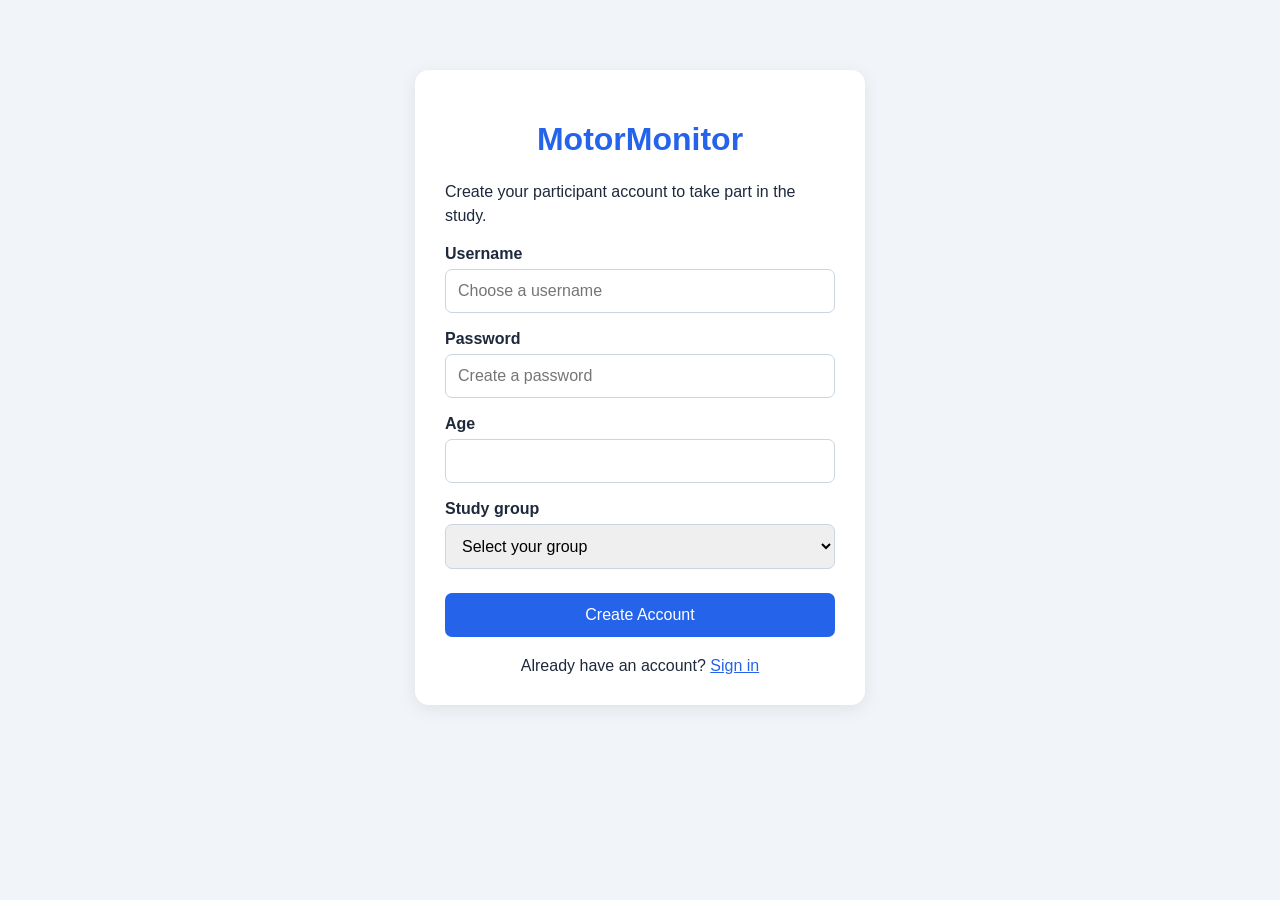
==== commit 2bf8d6c9: "Update profile.html" ====
--- a/profile.html
+++ b/profile.html
@@ -4,337 +4,360 @@
 <head>
     <meta charset="UTF-8">
     <meta name="viewport" content="width=device-width, initial-scale=1.0">
-    <title>MotorMonitor | Create Profile</title>
-    <meta name="description" content="Create an anonymous MotorMonitor research profile.">
-    <link rel="stylesheet" href="style.css">
+    <title>MotorMonitor - Create Account</title>
+
+    <style>
+        * {
+            box-sizing: border-box;
+        }
+
+        body {
+            margin: 0;
+            padding: 30px 15px;
+            font-family: Arial, sans-serif;
+            background: #f1f5f9;
+            color: #1e293b;
+        }
+
+        .container {
+            max-width: 450px;
+            margin: 40px auto;
+            padding: 30px;
+            background: white;
+            border-radius: 14px;
+            box-shadow: 0 4px 18px rgba(0,0,0,0.08);
+        }
+
+        h1 {
+            text-align: center;
+            color: #2563eb;
+        }
+
+        p {
+            line-height: 1.5;
+        }
+
+        label {
+            display: block;
+            margin-top: 17px;
+            margin-bottom: 6px;
+            font-weight: bold;
+        }
+
+        input, select {
+            width: 100%;
+            padding: 12px;
+            border: 1px solid #cbd5e1;
+            border-radius: 7px;
+            font-size: 16px;
+        }
+
+        button {
+            width: 100%;
+            margin-top: 24px;
+            padding: 13px;
+            border: none;
+            border-radius: 7px;
+            background: #2563eb;
+            color: white;
+            font-size: 16px;
+            cursor: pointer;
+        }
+
+        button:disabled {
+            background: #94a3b8;
+            cursor: not-allowed;
+        }
+
+        .message {
+            margin-top: 18px;
+            padding: 12px;
+            border-radius: 7px;
+            display: none;
+            line-height: 1.5;
+        }
+
+        .error {
+            background: #fee2e2;
+            color: #991b1b;
+        }
+
+        .success {
+            background: #dcfce7;
+            color: #166534;
+        }
+
+        .link {
+            text-align: center;
+            margin-top: 20px;
+        }
+
+        .link a {
+            color: #2563eb;
+        }
+
+        #success-screen {
+            display: none;
+            text-align: center;
+        }
+
+        .participant-number {
+            font-size: 24px;
+            font-weight: bold;
+            color: #2563eb;
+            margin: 20px 0;
+        }
+    </style>
 </head>
 
 <body>
-    <header>
-        <nav>
-            <div class="logo">MotorMonitor</div>
-            <div class="nav-links">
-                <a href="index.html">Home</a>
-                <a href="test.html">Weekly Test</a>
-                <a href="research.html">Research</a>
-                <a href="signin.html">Sign In</a>
-            </div>
-        </nav>
-    </header>
-
-    <main>
-        <section class="hero">
-            <div class="hero-text">
-                <p class="small-title">MOTORMONITOR PARTICIPANT PROFILE</p>
-
-                <h1>Create your profile</h1>
-
-                <p class="description">
-                    Create an anonymous profile before taking
-                    the MotorMonitor weekly test.
-
-                    <br><br>
-
-                    Do not use your real name or other information
-                    that could identify you.
-                </p>
-
-                <div class="profile-box" id="registration-form">
-
-                    <h2>Choose an account name</h2>
-
-                    <p>
-                        Choose a nickname that you will remember,
-                        but that does not reveal your identity.
-                    </p>
-
-                    <input
-                        type="text"
-                        id="account-name"
-                        placeholder="Example: PizzaLover45"
-                        maxlength="24"
-                        autocomplete="username"
-                    >
-
-                    <p class="profile-note">
-                        Do not use your real name, initials,
-                        school name, birthday, or anything else
-                        that could identify you.
-                    </p>
-
-                    <h2>Create a password</h2>
-
-                    <input
-                        type="password"
-                        id="password"
-                        placeholder="At least 10 characters"
-                        minlength="10"
-                        maxlength="72"
-                        autocomplete="new-password"
-                    >
-
-                    <h2>How old are you?</h2>
-
-                    <p>Enter your age in whole years.</p>
-
-                    <input
-                        type="number"
-                        id="age"
-                        min="12"
-                        max="18"
-                        step="1"
-                        placeholder="Example: 15"
-                    >
-
-                    <h2>Study group</h2>
-
-                    <p>Select the group you are participating in.</p>
-
-                    <select id="study-group">
-                        <option value="">Select your study group</option>
-                        <option value="FRDA">FRDA group</option>
-                        <option value="Control">Control group</option>
-                    </select>
-
-                    <br><br>
-
-                    <button
-                        id="create-profile"
-                        class="start-button"
-                        type="button"
-                    >
-                        Create Anonymous Profile
-                    </button>
-
-                    <p
-                        id="error-message"
-                        style="display: none;"
-                        role="alert"
-                    ></p>
-                </div>
-
-                <div
-                    class="profile-box"
-                    id="profile-created"
-                    style="display: none;"
-                >
-                    <h2>Profile created!</h2>
-
-                    <p>Your anonymous participant number is:</p>
-
-                    <p id="participant-number"></p>
-
-                    <p>Your account name is:</p>
-
-                    <p id="created-account-name"></p>
-
-                    <p>
-                        Keep your account name and password safe.
-                        Your participant number will connect your
-                        weekly test results to your research profile.
-                    </p>
-
-                    <p>
-                        Your account has been created. Sign in before
-                        starting your weekly test.
-                    </p>
-
-                    <a href="signin.html" class="start-button">
-                        Continue to Sign In
-                    </a>
-                </div>
-            </div>
-        </section>
-    </main>
-
-    <footer>
-        <p>
-            MotorMonitor — Young Scientist & Technology Exhibition Project
-        </p>
-
-        <p>
-            Research prototype • Not for medical diagnosis
-        </p>
-    </footer>
-
-    <script>
-        // SUPABASE SETTINGS
-        const SUPABASE_URL =
-            "https://YOUR_PROJECT_REF.supabase.co";
-
-        const SUPABASE_PUBLISHABLE_KEY =
-            "YOUR_PUBLISHABLE_KEY";
-
-        const FUNCTION_URL =
-            SUPABASE_URL + "/functions/v1/sign-in-system";
-
-        // HTML ELEMENTS
-        const createProfileButton =
-            document.getElementById("create-profile");
-
-        const accountNameInput =
-            document.getElementById("account-name");
-
-        const passwordInput =
-            document.getElementById("password");
-
-        const ageInput =
-            document.getElementById("age");
-
-        const studyGroupInput =
-            document.getElementById("study-group");
-
-        const errorMessage =
-            document.getElementById("error-message");
-
-        const registrationForm =
-            document.getElementById("registration-form");
-
-        const profileCreated =
-            document.getElementById("profile-created");
-
-        const participantNumber =
-            document.getElementById("participant-number");
-
-        const createdAccountName =
-            document.getElementById("created-account-name");
-
-        function showError(message) {
-            errorMessage.textContent = message;
-            errorMessage.style.display = "block";
-        }
-
-        createProfileButton.addEventListener("click", async function () {
-
-            errorMessage.style.display = "none";
-
-            const accountName =
-                accountNameInput.value.trim().toLowerCase();
-
-            const password =
-                passwordInput.value;
-
-            const age =
-                Number(ageInput.value);
-
-            const studyGroup =
-                studyGroupInput.value;
-
-            // CHECK USERNAME
-            if (!/^[a-z][a-z0-9_]{2,23}$/.test(accountName)) {
-                showError(
-                    "Your username must be 3–24 characters, start with a letter, and contain only letters, numbers and underscores."
-                );
-                return;
-            }
-
-            // CHECK PASSWORD
-            if (password.length < 10 || password.length > 72) {
-                showError(
-                    "Your password must be between 10 and 72 characters."
-                );
-                return;
-            }
-
-            // CHECK AGE
-            if (
-                !Number.isInteger(age) ||
-                age < 12 ||
-                age > 18
-            ) {
-                showError(
-                    "Please enter a whole-number age between 12 and 18."
-                );
-                return;
-            }
-
-            // CHECK STUDY GROUP
-            if (
-                studyGroup !== "FRDA" &&
-                studyGroup !== "Control"
-            ) {
-                showError("Please select your study group.");
-                return;
-            }
-
-            // PREVENT EMPTY CONFIGURATION
-            if (
-                SUPABASE_URL.includes("YOUR_PROJECT_REF") ||
-                SUPABASE_PUBLISHABLE_KEY === "YOUR_PUBLISHABLE_KEY"
-            ) {
-                showError(
-                    "Supabase has not been configured yet. Please check the project URL and publishable key."
-                );
-                return;
-            }
-
-            // PREVENT DOUBLE SUBMISSION
-            createProfileButton.disabled = true;
-            createProfileButton.textContent = "Creating profile...";
-
-            try {
-                const response = await fetch(FUNCTION_URL, {
+
+<div class="container">
+
+    <div id="registration-screen">
+
+        <h1>MotorMonitor</h1>
+        <p>Create your participant account to take part in the study.</p>
+
+        <form id="registration-form">
+
+            <label for="account-name">Username</label>
+            <input
+                type="text"
+                id="account-name"
+                placeholder="Choose a username"
+                required
+                autocomplete="username"
+            >
+
+            <label for="password">Password</label>
+            <input
+                type="password"
+                id="password"
+                placeholder="Create a password"
+                required
+                minlength="10"
+                maxlength="72"
+                autocomplete="new-password"
+            >
+
+            <label for="age">Age</label>
+            <input
+                type="number"
+                id="age"
+                min="12"
+                max="18"
+                required
+            >
+
+            <label for="study-group">Study group</label>
+            <select id="study-group" required>
+                <option value="">Select your group</option>
+                <option value="FRDA">FRDA</option>
+                <option value="Control">Control</option>
+            </select>
+
+            <button type="submit" id="register-button">
+                Create Account
+            </button>
+
+        </form>
+
+        <div id="error-message" class="message error"></div>
+
+        <div class="link">
+            Already have an account?
+            <a href="signin.html">Sign in</a>
+        </div>
+
+    </div>
+
+    <div id="success-screen">
+
+        <h1>Account Created!</h1>
+
+        <p>Your MotorMonitor participant account has been created.</p>
+
+        <p>Your participant number is:</p>
+
+        <div id="participant-number" class="participant-number"></div>
+
+        <p>Keep this number for your study records.</p>
+
+        <a href="signin.html">
+            <button type="button">Continue to Sign In</button>
+        </a>
+
+    </div>
+
+</div>
+
+<script>
+    // SUPABASE CONNECTION SETTINGS
+
+    const SUPABASE_URL =
+        "https://lihamiyfzlvfmmpcorlb.supabase.co";
+
+    const SUPABASE_PUBLISHABLE_KEY =
+        "PASTE_YOUR_SB_PUBLISHABLE_KEY_HERE";
+
+
+    // REGISTRATION FORM
+
+    const registrationForm =
+        document.getElementById("registration-form");
+
+    const registerButton =
+        document.getElementById("register-button");
+
+    const errorMessage =
+        document.getElementById("error-message");
+
+
+    registrationForm.addEventListener("submit", async function(event) {
+
+        event.preventDefault();
+
+        errorMessage.style.display = "none";
+
+        const username = document
+            .getElementById("account-name")
+            .value.trim();
+
+        const password = document
+            .getElementById("password")
+            .value;
+
+        const age = Number(
+            document.getElementById("age").value
+        );
+
+        const studyGroup = document
+            .getElementById("study-group")
+            .value;
+
+
+        // CHECK INPUTS
+
+        const usernamePattern = /^[a-z][a-z0-9_]{2,23}$/;
+
+        if (!usernamePattern.test(username)) {
+            showError(
+                "Username must start with a letter and contain only lowercase letters, numbers and underscores. Use 3–24 characters."
+            );
+            return;
+        }
+
+        if (password.length < 10 || password.length > 72) {
+            showError(
+                "Your password must be between 10 and 72 characters."
+            );
+            return;
+        }
+
+        if (!Number.isInteger(age) || age < 12 || age > 18) {
+            showError(
+                "Please enter an age between 12 and 18."
+            );
+            return;
+        }
+
+        if (!["FRDA", "Control"].includes(studyGroup)) {
+            showError(
+                "Please select a study group."
+            );
+            return;
+        }
+
+        if (
+            SUPABASE_URL.includes("YOUR_PROJECT_REF") ||
+            SUPABASE_PUBLISHABLE_KEY === "PASTE_YOUR_SB_PUBLISHABLE_KEY_HERE"
+        ) {
+            showError(
+                "The Supabase connection has not been configured yet."
+            );
+            return;
+        }
+
+
+        // SEND REGISTRATION TO SUPABASE
+
+        registerButton.disabled = true;
+        registerButton.textContent = "Creating Account...";
+
+        try {
+
+            const response = await fetch(
+                `${SUPABASE_URL}/functions/v1/sign-in-system`,
+                {
                     method: "POST",
 
                     headers: {
                         "Content-Type": "application/json",
                         "apikey": SUPABASE_PUBLISHABLE_KEY,
-                        "Authorization":
-                            "Bearer " + SUPABASE_PUBLISHABLE_KEY
+                        "Authorization": `Bearer ${SUPABASE_PUBLISHABLE_KEY}`
                     },
 
                     body: JSON.stringify({
                         action: "register",
-                        username: accountName,
+                        username: username,
                         password: password,
                         age: age,
                         study_group: studyGroup
                     })
-                });
-
-                const result = await response.json();
-
-                if (!response.ok || !result.success) {
-                    showError(
-                        result.error || "Could not create your profile."
-                    );
-                    return;
                 }
-
-                if (!result.participant_number) {
-                    showError(
-                        "Your account was created, but no participant number was returned. Please contact the project administrator."
-                    );
-                    return;
-                }
-
-                // DISPLAY SUPABASE PARTICIPANT NUMBER
-                participantNumber.textContent =
-                    result.participant_number;
-
-                createdAccountName.textContent =
-                    accountName;
-
-                // CLEAR PASSWORD FROM THE INPUT
-                passwordInput.value = "";
-
-                // SHOW SUCCESS SCREEN
-                registrationForm.style.display = "none";
-                profileCreated.style.display = "block";
-
-            } catch (error) {
-                console.error("Registration error:", error);
-
-                showError(
-                    "Could not connect to Supabase. Please check your internet connection and try again."
+            );
+
+            const data = await response.json();
+
+            if (!response.ok) {
+                throw new Error(
+                    data.error || "Registration failed. Please try again."
                 );
-
-            } finally {
-                createProfileButton.disabled = false;
-                createProfileButton.textContent =
-                    "Create Anonymous Profile";
             }
-        });
-    </script>
+
+            if (!data.participant_number) {
+                throw new Error(
+                    "Account created, but no participant number was returned. Please contact the project administrator."
+                );
+            }
+
+
+            // SHOW SUCCESS SCREEN
+
+            document.getElementById("registration-screen")
+                .style.display = "none";
+
+            document.getElementById("success-screen")
+                .style.display = "block";
+
+            document.getElementById("participant-number")
+                .textContent = data.participant_number;
+
+            registrationForm.reset();
+
+        } catch (error) {
+
+            showError(error.message);
+
+        } finally {
+
+            registerButton.disabled = false;
+            registerButton.textContent = "Create Account";
+
+        }
+
+    });
+
+
+    function showError(message) {
+
+        errorMessage.textContent = message;
+        errorMessage.style.display = "block";
+
+    }
+
+</script>
+
 </body>
 </html>
